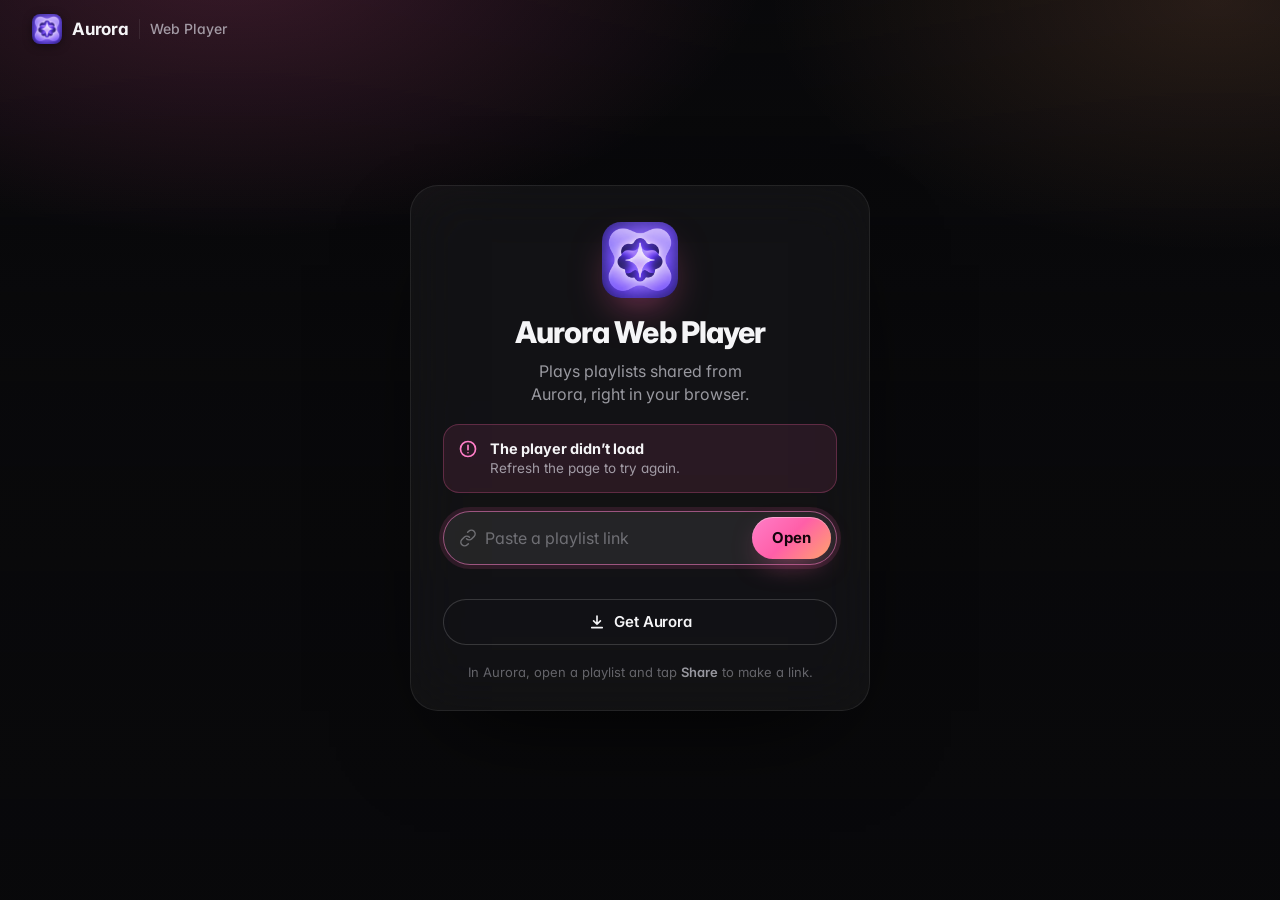
==== aurora/play/index.html @ 8408a329 "Publish Aurora site and sign-in callback" ====
<!doctype html>
<html lang="en">
<head>
  <meta charset="utf-8">
  <meta name="viewport" content="width=device-width, initial-scale=1, viewport-fit=cover">
  <title>Aurora Web Player</title>
  <meta name="description" content="Play playlists shared from Aurora right in your browser. No account, no download.">
  <meta name="theme-color" content="#09090b">
  <meta name="color-scheme" content="dark">
  <meta name="referrer" content="strict-origin-when-cross-origin">
  <meta property="og:type" content="website">
  <meta property="og:site_name" content="Aurora">
  <meta property="og:title" content="Aurora Web Player">
  <meta property="og:description" content="Someone shared a playlist with you. Listen in your browser, or add it to Aurora.">
  <meta property="og:image" content="https://banvariable.github.io/aurora/icon.png">
  <meta property="og:url" content="https://banvariable.github.io/aurora/play/">
  <meta name="twitter:card" content="summary">
  <meta name="twitter:title" content="Aurora Web Player">
  <meta name="twitter:description" content="Someone shared a playlist with you. Listen in your browser, or add it to Aurora.">
  <link rel="icon" href="../icon.png">
  <link rel="apple-touch-icon" href="../icon.png">
  <link rel="preconnect" href="https://fonts.googleapis.com">
  <link rel="preconnect" href="https://fonts.gstatic.com" crossorigin>
  <link rel="preconnect" href="https://www.youtube.com">
  <link rel="preconnect" href="https://i.ytimg.com">
  <link href="https://fonts.googleapis.com/css2?family=Inter:wght@400;500;600;700;800&display=swap" rel="stylesheet">
  <link rel="stylesheet" href="player.css">
  <script src="share-link.js" defer></script>
  <script src="player.js" defer></script>
</head>
<body class="is-booting">
  <!-- icons -->
  <svg width="0" height="0" style="position:absolute" aria-hidden="true" focusable="false">
    <symbol id="i-play" viewBox="0 0 24 24"><path fill="currentColor" d="M8 5.14v13.72a1 1 0 0 0 1.5.86l11-6.86a1 1 0 0 0 0-1.72l-11-6.86A1 1 0 0 0 8 5.14z"/></symbol>
    <symbol id="i-pause" viewBox="0 0 24 24"><rect fill="currentColor" x="6" y="5" width="4" height="14" rx="1.2"/><rect fill="currentColor" x="14" y="5" width="4" height="14" rx="1.2"/></symbol>
    <symbol id="i-prev" viewBox="0 0 24 24"><path fill="currentColor" d="M19 6.2v11.6a.8.8 0 0 1-1.25.66L9.5 12.66a.8.8 0 0 1 0-1.32l8.25-5.8A.8.8 0 0 1 19 6.2z"/><rect fill="currentColor" x="5" y="5" width="2.6" height="14" rx="1.1"/></symbol>
    <symbol id="i-next" viewBox="0 0 24 24"><path fill="currentColor" d="M5 6.2v11.6a.8.8 0 0 0 1.25.66l8.25-5.8a.8.8 0 0 0 0-1.32L6.25 5.54A.8.8 0 0 0 5 6.2z"/><rect fill="currentColor" x="16.4" y="5" width="2.6" height="14" rx="1.1"/></symbol>
    <symbol id="i-shuffle" viewBox="0 0 24 24"><g fill="none" stroke="currentColor" stroke-width="2" stroke-linecap="round" stroke-linejoin="round"><polyline points="16 3 21 3 21 8"/><line x1="4" y1="20" x2="21" y2="3"/><polyline points="21 16 21 21 16 21"/><line x1="15" y1="15" x2="21" y2="21"/><line x1="4" y1="4" x2="9" y2="9"/></g></symbol>
    <symbol id="i-plus" viewBox="0 0 24 24"><path fill="none" stroke="currentColor" stroke-width="2.2" stroke-linecap="round" d="M12 5v14M5 12h14"/></symbol>
    <symbol id="i-check" viewBox="0 0 24 24"><path fill="none" stroke="currentColor" stroke-width="2.4" stroke-linecap="round" stroke-linejoin="round" d="m5 12.5 4.5 4.5L19 7.5"/></symbol>
    <symbol id="i-out" viewBox="0 0 24 24"><g fill="none" stroke="currentColor" stroke-width="2" stroke-linecap="round" stroke-linejoin="round"><path d="M14 4h6v6"/><path d="M20 4 11 13"/><path d="M18 14v4a2 2 0 0 1-2 2H6a2 2 0 0 1-2-2V8a2 2 0 0 1 2-2h4"/></g></symbol>
    <symbol id="i-note" viewBox="0 0 24 24"><g fill="none" stroke="currentColor" stroke-width="1.8" stroke-linecap="round" stroke-linejoin="round"><path d="M9 18V5l11-2v13"/><circle cx="6" cy="18" r="3"/><circle cx="17" cy="16" r="3"/></g></symbol>
    <symbol id="i-vol" viewBox="0 0 24 24"><path fill="currentColor" d="M4 9.5h3.2L11.4 6a.6.6 0 0 1 1 .46v11.08a.6.6 0 0 1-1 .46L7.2 14.5H4a1 1 0 0 1-1-1v-3a1 1 0 0 1 1-1z"/><g class="vol-waves" fill="none" stroke="currentColor" stroke-width="1.9" stroke-linecap="round"><path class="w1" d="M15.5 9.2a4 4 0 0 1 0 5.6"/><path class="w2" d="M18.2 6.6a7.6 7.6 0 0 1 0 10.8"/></g></symbol>
    <symbol id="i-mute" viewBox="0 0 24 24"><path fill="currentColor" d="M4 9.5h3.2L11.4 6a.6.6 0 0 1 1 .46v11.08a.6.6 0 0 1-1 .46L7.2 14.5H4a1 1 0 0 1-1-1v-3a1 1 0 0 1 1-1z"/><path fill="none" stroke="currentColor" stroke-width="1.9" stroke-linecap="round" d="m16 9.5 5 5m0-5-5 5"/></symbol>
    <symbol id="i-cloud" viewBox="0 0 24 24"><path fill="currentColor" d="M17.5 18H7a4 4 0 0 1-.6-7.95A5.5 5.5 0 0 1 17 9.1 4.5 4.5 0 1 1 17.5 18z"/></symbol>
    <symbol id="i-link" viewBox="0 0 24 24"><g fill="none" stroke="currentColor" stroke-width="2" stroke-linecap="round" stroke-linejoin="round"><path d="M10 13a5 5 0 0 0 7.07 0l3-3a5 5 0 0 0-7.07-7.07l-1.5 1.5"/><path d="M14 11a5 5 0 0 0-7.07 0l-3 3a5 5 0 0 0 7.07 7.07l1.5-1.5"/></g></symbol>
    <symbol id="i-down" viewBox="0 0 24 24"><path fill="none" stroke="currentColor" stroke-width="2.2" stroke-linecap="round" stroke-linejoin="round" d="M12 4v11m0 0-4.5-4.5M12 15l4.5-4.5M5 19.5h14"/></symbol>
    <symbol id="i-alert" viewBox="0 0 24 24"><g fill="none" stroke="currentColor" stroke-width="2" stroke-linecap="round"><circle cx="12" cy="12" r="9"/><path d="M12 7.5v5.5M12 16.5v.01"/></g></symbol>
  </svg>

  <div class="backdrop" aria-hidden="true">
    <div class="bd-layer" id="bd-a"></div>
    <div class="bd-layer" id="bd-b"></div>
    <div class="bd-glow"></div>
  </div>

  <header class="topbar">
    <a class="brand" href="../" aria-label="Aurora home">
      <img src="../icon.png" alt="" width="30" height="30">
      <span class="brand-name">Aurora</span>
      <span class="brand-sub">Web Player</span>
    </a>
    <a class="top-get" id="top-get" href="../#download">Get Aurora</a>
  </header>

  <!-- landing: no playlist in the link (or a broken one) -->
  <main class="landing" id="landing" hidden>
    <div class="land-card">
      <img class="land-icon" src="../icon.png" alt="" width="76" height="76">
      <h1 class="land-title">Aurora Web Player</h1>
      <p class="land-lead">Plays playlists shared from Aurora, right in your browser.</p>
      <div class="land-error" id="land-error" role="alert" hidden>
        <svg class="ico" aria-hidden="true"><use href="#i-alert"/></svg>
        <div><b id="land-error-title">That link didn't work</b><span id="land-error-text"></span></div>
      </div>
      <form class="paste" id="paste-form" autocomplete="off" novalidate>
        <label class="sr" for="paste-input">Playlist link</label>
        <span class="paste-ico" aria-hidden="true"><svg class="ico"><use href="#i-link"/></svg></span>
        <input id="paste-input" type="text" inputmode="url" placeholder="Paste a playlist link" spellcheck="false" autocapitalize="off" autocorrect="off" enterkeyhint="go">
        <button class="btn primary" type="submit">Open</button>
      </form>
      <p class="paste-hint" id="paste-hint" aria-live="polite"></p>
      <a class="btn ghost wide" href="../#download"><svg class="ico" aria-hidden="true"><use href="#i-down"/></svg>Get Aurora</a>
      <p class="land-foot">In Aurora, open a playlist and tap <b>Share</b> to make a link.</p>
    </div>
  </main>

  <!-- playlist -->
  <main class="view" id="view" hidden>
    <section class="hero" aria-labelledby="pl-name">
      <div class="cover" id="cover" aria-hidden="true"></div>
      <div class="hero-text">
        <p class="eyebrow">Shared playlist</p>
        <h1 class="pl-name" id="pl-name"></h1>
        <p class="pl-meta" id="pl-meta"></p>
        <div class="hero-actions">
          <button class="btn primary" id="btn-play-all" type="button"><svg class="ico" aria-hidden="true"><use href="#i-play"/></svg>Play</button>
          <button class="btn tonal" id="btn-shuffle-all" type="button"><svg class="ico" aria-hidden="true"><use href="#i-shuffle"/></svg>Shuffle</button>
          <a class="btn ghost" id="btn-add" href="../#download"><svg class="ico" aria-hidden="true"><use href="#i-plus"/></svg><span>Add to Aurora</span></a>
        </div>
        <p class="add-note" id="add-note" role="status" hidden></p>
      </div>
    </section>

    <aside class="np" id="np" aria-label="Now playing">
      <div class="np-stage" id="np-stage">
        <div class="np-yt" id="np-yt"><div id="yt-host"></div></div>
        <div class="np-sc" id="np-sc"></div>
        <div class="np-ph" id="np-ph">
          <div class="np-ph-art" id="np-ph-art"></div>
          <p class="np-ph-text" id="np-ph-text">Loading the player…</p>
          <button class="btn tonal small" id="np-retry" type="button" hidden>Try again</button>
        </div>
      </div>
      <p class="np-hint" id="np-hint" hidden>Tap the video to start playing.</p>
      <div class="np-info">
        <p class="np-kicker" id="np-kicker">Up first</p>
        <h2 class="np-title" id="np-title"></h2>
        <p class="np-artist" id="np-artist"></p>
        <a class="np-src" id="np-src" href="#" target="_blank" rel="noopener noreferrer" hidden><svg class="ico" aria-hidden="true"><use href="#i-out"/></svg><span id="np-src-text">Open on YouTube</span></a>
      </div>
      <div class="np-next" id="np-next-wrap" hidden>
        <p class="np-next-h">Up next</p>
        <ol class="np-next-list" id="np-next"></ol>
      </div>
    </aside>

    <section class="list" aria-label="Songs">
      <ol class="songs" id="songs"></ol>
      <p class="fine">Songs play through the official YouTube and SoundCloud players. Aurora isn't affiliated with either.</p>
    </section>
  </main>

  <!-- player bar -->
  <div class="bar" id="bar" role="region" aria-label="Player" hidden>
    <div class="bar-np">
      <div class="bar-art" id="bar-art"></div>
      <div class="bar-text">
        <b class="bar-title" id="bar-title"></b>
        <span class="bar-artist" id="bar-artist"></span>
      </div>
    </div>
    <div class="bar-center">
      <div class="ctrls">
        <button class="ic toggle" id="b-shuffle" type="button" aria-pressed="false" aria-label="Shuffle" title="Shuffle"><svg aria-hidden="true"><use href="#i-shuffle"/></svg></button>
        <button class="ic" id="b-prev" type="button" aria-label="Previous" title="Previous"><svg aria-hidden="true"><use href="#i-prev"/></svg></button>
        <button class="ic play" id="b-play" type="button" aria-label="Play" title="Play (Space)">
          <svg class="i-play" aria-hidden="true"><use href="#i-play"/></svg>
          <svg class="i-pause" aria-hidden="true"><use href="#i-pause"/></svg>
          <span class="spin" aria-hidden="true"></span>
        </button>
        <button class="ic" id="b-next" type="button" aria-label="Next" title="Next"><svg aria-hidden="true"><use href="#i-next"/></svg></button>
        <button class="ic toggle" id="b-repeat" type="button" aria-label="Repeat" title="Repeat">
          <svg viewBox="0 0 24 24" aria-hidden="true" fill="none" stroke="currentColor" stroke-width="2" stroke-linecap="round" stroke-linejoin="round"><polyline points="17 1 21 5 17 9"/><path d="M3 11V9a4 4 0 0 1 4-4h14"/><polyline points="7 23 3 19 7 15"/><path d="M21 13v2a4 4 0 0 1-4 4H3"/><polyline class="repeat-one-mark" points="10.5 10.5 12.5 9 12.5 15"/></svg>
        </button>
      </div>
      <div class="scrub">
        <span class="time" id="t-cur">0:00</span>
        <input class="range seek" id="seek" type="range" min="0" max="1000" step="1" value="0" aria-label="Seek" aria-valuetext="0:00">
        <span class="time" id="t-dur">0:00</span>
      </div>
    </div>
    <div class="bar-right">
      <button class="ic" id="b-mute" type="button" aria-label="Mute" title="Mute">
        <svg class="i-vol" aria-hidden="true"><use href="#i-vol"/></svg>
        <svg class="i-mute" aria-hidden="true"><use href="#i-mute"/></svg>
      </button>
      <input class="range vol" id="vol" type="range" min="0" max="100" step="1" value="100" aria-label="Volume">
    </div>
  </div>

  <div class="toast" id="toast" role="status" aria-live="polite" hidden></div>
</body>
</html>
---- aurora/play/player.css ----
/* Aurora Web Player: plays playlists shared from Aurora. Dark only, like the app's now-playing screen. */
:root {
  --bg: #09090b;
  --card: rgba(255, 255, 255, 0.045);
  --card-solid: #17171b;
  --raise: rgba(255, 255, 255, 0.08);
  --hover: rgba(255, 255, 255, 0.065);
  --press: rgba(255, 255, 255, 0.1);
  --line: rgba(255, 255, 255, 0.08);
  --ink: #f5f5f7;
  --dim: rgba(235, 235, 245, 0.62);
  --faint: rgba(235, 235, 245, 0.38);
  --pink: #ff5fa8;
  --pink-soft: #ff7ec8;
  --peach: #ffa36c;
  --grad: linear-gradient(135deg, #ff7ec8 0%, #ff5fa8 48%, #ffa36c 100%);
  --grad-ink: #14040c;
  --font: 'Inter', -apple-system, BlinkMacSystemFont, 'SF Pro Text', 'Segoe UI', system-ui, sans-serif;
  --r: 22px;
  --ease: cubic-bezier(.2, .8, .2, 1);
  --bar-h: 88px;
  --side: 32px;
  color-scheme: dark;
}

* { box-sizing: border-box; margin: 0; padding: 0; }
[hidden] { display: none !important; }
html { -webkit-text-size-adjust: 100%; text-size-adjust: 100%; }
body { min-height: 100vh; min-height: 100dvh; background: var(--bg); color: var(--ink); font: 15px/1.45 var(--font); font-feature-settings: 'cv11', 'ss01'; -webkit-font-smoothing: antialiased; -moz-osx-font-smoothing: grayscale; overflow-x: hidden; -webkit-tap-highlight-color: transparent; }
a { color: inherit; }
button { font: inherit; color: inherit; background: none; border: 0; cursor: pointer; }
img { display: block; }
.sr { position: absolute; width: 1px; height: 1px; overflow: hidden; clip: rect(0 0 0 0); white-space: nowrap; }
:focus-visible { outline: 2px solid var(--pink-soft); outline-offset: 2px; }
.ico { width: 20px; height: 20px; flex: none; }
body.is-booting .topbar { opacity: 0; }

/* ---------- blurred artwork behind everything ---------- */
.backdrop { position: fixed; inset: 0; z-index: -1; overflow: hidden; pointer-events: none; }
.bd-layer { position: absolute; inset: -20%; background: center / cover no-repeat; filter: blur(80px) saturate(1.6); opacity: 0; transform: scale(1.05); transition: opacity 1.4s ease; will-change: opacity; }
.bd-layer.on { opacity: 0.42; }
.bd-glow { position: absolute; inset: 0;
  background:
    radial-gradient(60% 45% at 18% -5%, rgba(255, 95, 168, 0.20), transparent 70%),
    radial-gradient(50% 40% at 95% 0%, rgba(255, 163, 108, 0.13), transparent 70%),
    linear-gradient(180deg, rgba(9, 9, 11, 0.15) 0%, rgba(9, 9, 11, 0.7) 45%, rgba(9, 9, 11, 0.94) 100%); }

/* ---------- top bar ---------- */
.topbar { display: flex; align-items: center; justify-content: space-between; gap: 16px; max-width: 1340px; margin: 0 auto; padding: max(14px, env(safe-area-inset-top)) var(--side) 10px; transition: opacity .3s; }
.brand { display: inline-flex; align-items: center; gap: 10px; text-decoration: none; border-radius: 12px; }
.brand img { width: 30px; height: 30px; border-radius: 8px; box-shadow: 0 2px 10px rgba(0, 0, 0, 0.4); }
.brand-name { font-weight: 700; font-size: 17px; letter-spacing: -0.01em; }
.brand-sub { font-size: 14px; color: var(--dim); font-weight: 500; padding-left: 10px; border-left: 1px solid var(--line); }
.top-get { font-size: 13.5px; font-weight: 600; text-decoration: none; padding: 7px 14px; border-radius: 99px; background: var(--raise); transition: background .2s, transform .15s var(--ease); }
.top-get:hover { background: rgba(255, 255, 255, 0.13); }
.top-get:active { transform: scale(0.96); }
body.on-landing .top-get { display: none; }

/* ---------- buttons ---------- */
.btn { position: relative; display: inline-flex; align-items: center; justify-content: center; gap: 8px; height: 46px; padding: 0 22px; border-radius: 99px; font-weight: 600; font-size: 15px; letter-spacing: -0.005em; text-decoration: none; white-space: nowrap; user-select: none; -webkit-user-select: none; transition: transform .18s var(--ease), background-color .2s, box-shadow .25s, filter .2s, opacity .2s; }
.btn .ico { width: 18px; height: 18px; }
.btn:active { transform: scale(0.96); }
.btn.primary { background: var(--grad); color: var(--grad-ink); font-weight: 700; box-shadow: 0 10px 30px -12px rgba(255, 95, 168, 0.75), inset 0 1px 0 rgba(255, 255, 255, 0.35); }
.btn.primary:hover { filter: brightness(1.06) saturate(1.05); box-shadow: 0 14px 36px -12px rgba(255, 95, 168, 0.9), inset 0 1px 0 rgba(255, 255, 255, 0.35); }
.btn.tonal { background: var(--raise); color: var(--ink); }
.btn.tonal:hover { background: rgba(255, 255, 255, 0.13); }
.btn.ghost { color: var(--ink); box-shadow: inset 0 0 0 1px rgba(255, 255, 255, 0.16); }
.btn.ghost:hover { background: var(--hover); box-shadow: inset 0 0 0 1px rgba(255, 255, 255, 0.24); }
.btn.small { height: 36px; padding: 0 16px; font-size: 14px; }
.btn.wide { width: 100%; }
.btn.done .ico { color: #6ee7a8; }

/* ---------- landing ---------- */
.landing { min-height: calc(100vh - 64px); min-height: calc(100dvh - 64px); display: grid; grid-template-columns: minmax(0, 1fr); place-items: center; padding: 16px 16px 64px; }
.land-card { width: 100%; max-width: 460px; padding: 36px 32px 28px; border-radius: 28px; background: rgba(255, 255, 255, 0.04); border: 1px solid var(--line); box-shadow: 0 40px 100px -40px rgba(0, 0, 0, 0.9); -webkit-backdrop-filter: blur(30px) saturate(1.3); backdrop-filter: blur(30px) saturate(1.3); text-align: center; animation: rise .5s var(--ease) both; }
.land-icon { width: 76px; height: 76px; margin: 0 auto 18px; border-radius: 19px; box-shadow: 0 18px 40px -14px rgba(255, 95, 168, 0.55); }
.land-title { font-size: 30px; line-height: 1.12; font-weight: 800; letter-spacing: -0.03em; }
.land-lead { text-wrap: balance; margin: 10px auto 24px; color: var(--dim); font-size: 16px; max-width: 330px; }
.land-error { display: flex; gap: 12px; align-items: flex-start; text-align: left; margin: -6px 0 18px; padding: 13px 14px; border-radius: 16px; background: rgba(255, 95, 168, 0.1); border: 1px solid rgba(255, 95, 168, 0.25); }
.land-error .ico { color: var(--pink-soft); margin-top: 1px; }
.land-error b { display: block; font-size: 14.5px; }
.land-error span { display: block; font-size: 13.5px; color: var(--dim); }
.paste { position: relative; display: flex; gap: 8px; padding: 5px; border-radius: 99px; background: rgba(255, 255, 255, 0.06); border: 1px solid rgba(255, 255, 255, 0.1); transition: border-color .2s, background .2s, box-shadow .2s; }
.paste:focus-within { border-color: rgba(255, 126, 200, 0.55); background: rgba(255, 255, 255, 0.08); box-shadow: 0 0 0 4px rgba(255, 95, 168, 0.12); }
.paste-ico { display: grid; place-items: center; padding-left: 10px; color: var(--faint); }
.paste-ico .ico { width: 18px; height: 18px; }
.paste input { flex: 1 1 0; width: 100%; min-width: 0; height: 42px; border: 0; outline: 0; background: none; color: var(--ink); font: inherit; font-size: 16px; }
.paste input::placeholder { color: var(--faint); }
.paste .btn { height: 42px; padding: 0 20px; }
.paste-hint { min-height: 20px; margin: 8px 0 6px; font-size: 13px; color: var(--pink-soft); }
.land-foot { text-wrap: balance; margin-top: 18px; font-size: 13px; color: var(--faint); }
.land-foot b { color: var(--dim); font-weight: 600; }

/* ---------- playlist view ---------- */
.view { max-width: 1340px; margin: 0 auto; padding: 18px var(--side) calc(var(--bar-h) + 40px); display: grid; grid-template-columns: minmax(0, 1fr) clamp(340px, 30vw, 420px); grid-template-areas: "hero np" "list np"; column-gap: 40px; align-items: start; }
.hero { grid-area: hero; display: flex; align-items: flex-end; gap: 28px; padding: 6px 0 26px; animation: rise .5s var(--ease) both; }
@keyframes rise { from { opacity: 0; transform: translateY(10px); } }

.cover { position: relative; flex: none; width: 232px; aspect-ratio: 1; border-radius: 16px; overflow: hidden; background: linear-gradient(135deg, #2a1a24, #1a1420); box-shadow: 0 30px 60px -24px rgba(0, 0, 0, 0.85), 0 0 0 1px rgba(255, 255, 255, 0.06); display: grid; }
.cover.grid4 { grid-template-columns: 1fr 1fr; grid-template-rows: 1fr 1fr; }
.tile { position: relative; overflow: hidden; background: #1c1c20; }
.tile img, .crop img { position: absolute; inset: 0; width: 100%; height: 100%; object-fit: cover; transform: scale(1.34); opacity: 0; transition: opacity .5s ease; }
.tile img.ok, .crop img.ok { opacity: 1; }
.cover-blank { display: grid; place-items: center; background: var(--grad); color: rgba(20, 4, 12, 0.7); }
.cover-blank .ico { width: 34%; height: 34%; }

.hero-text { min-width: 0; padding-bottom: 2px; }
.eyebrow { font-size: 12px; font-weight: 700; letter-spacing: 0.08em; text-transform: uppercase; color: var(--dim); }
.pl-name { margin: 6px 0 6px; font-size: clamp(32px, 3.6vw, 54px); line-height: 1.04; font-weight: 800; letter-spacing: -0.035em; overflow-wrap: anywhere; display: -webkit-box; -webkit-line-clamp: 3; -webkit-box-orient: vertical; overflow: hidden; }
.pl-meta { color: var(--dim); font-size: 15px; font-variant-numeric: tabular-nums; }
.hero-actions { display: flex; flex-wrap: wrap; gap: 10px; margin-top: 20px; }
.hero-actions .btn { min-width: 120px; }
.add-note { display: flex; align-items: center; gap: 8px; margin-top: 12px; font-size: 13.5px; color: var(--ink); animation: rise .3s var(--ease) both; }
.add-note .ico { width: 16px; height: 16px; color: #6ee7a8; }
.add-note a { color: var(--pink-soft); font-weight: 600; text-underline-offset: 3px; }
.add-note input { flex: 1; min-width: 0; height: 32px; padding: 0 10px; border-radius: 10px; border: 1px solid var(--line); background: rgba(255, 255, 255, 0.06); color: var(--ink); font: inherit; font-size: 12.5px; }

/* ---------- song list ---------- */
.list { grid-area: list; min-width: 0; animation: rise .55s .05s var(--ease) both; }
.songs { list-style: none; display: flex; flex-direction: column; gap: 2px; margin: 0 -10px; }
.song { position: relative; width: 100%; display: grid; grid-template-columns: 28px 46px minmax(0, 1fr) auto; align-items: center; gap: 14px; padding: 8px 12px 8px 10px; border-radius: 14px; text-align: left; text-decoration: none; transition: background-color .15s, transform .15s var(--ease); }
.song:hover { background: var(--hover); }
.song:active { background: var(--press); transform: scale(0.995); }
.idx { position: relative; height: 20px; text-align: center; color: var(--faint); font-size: 14px; font-weight: 500; font-variant-numeric: tabular-nums; }
.song:hover .idx .n { opacity: 0; }
.idx .hov { position: absolute; inset: 0; display: grid; place-items: center; opacity: 0; color: var(--ink); }
.idx .hov .ico { width: 16px; height: 16px; }
.song:hover .idx .hov { opacity: 1; }
.thumb { position: relative; width: 46px; height: 46px; border-radius: 9px; overflow: hidden; background: #1f1f24; box-shadow: 0 0 0 1px rgba(255, 255, 255, 0.05); }
.thumb img, .bar-art img { position: absolute; inset: 0; width: 100%; height: 100%; object-fit: cover; opacity: 0; transition: opacity .4s ease; }
.thumb img.ok, .bar-art img.ok { opacity: 1; }
.thumb.sc { display: grid; place-items: center; background: linear-gradient(135deg, #ff8a3d, #ff5500); color: rgba(255, 255, 255, 0.92); }
.thumb.web { display: grid; place-items: center; background: #26262c; color: var(--dim); }
.thumb.sc .ico, .thumb.web .ico { width: 22px; height: 22px; }
.txt { min-width: 0; display: flex; flex-direction: column; gap: 1px; }
.t { font-size: 15px; font-weight: 500; color: var(--ink); white-space: nowrap; overflow: hidden; text-overflow: ellipsis; }
.a { display: flex; align-items: center; gap: 6px; min-width: 0; font-size: 13.5px; color: var(--dim); }
.a .an { white-space: nowrap; overflow: hidden; text-overflow: ellipsis; }
.badge { flex: none; font-size: 10.5px; font-weight: 700; letter-spacing: 0.04em; text-transform: uppercase; padding: 1px 6px; border-radius: 5px; background: rgba(255, 255, 255, 0.08); color: var(--dim); }
.badge.sc { background: rgba(255, 85, 0, 0.16); color: #ff9a5c; }
.dur { font-size: 13.5px; color: var(--dim); font-variant-numeric: tabular-nums; white-space: nowrap; }
.dur .ico { width: 16px; height: 16px; vertical-align: -3px; margin-left: 4px; }

/* the playing row */
.song.cur { background: rgba(255, 95, 168, 0.09); }
.song.cur:hover { background: rgba(255, 95, 168, 0.13); }
.song.cur .t { color: var(--pink-soft); font-weight: 600; }
.song.cur .idx .n, .song.cur:hover .idx .n, .song.cur .idx .hov { opacity: 0; }
.eq { position: absolute; inset: 0; display: none; align-items: flex-end; justify-content: center; gap: 2px; padding: 3px 0 4px; }
.song.cur .idx .eq { display: flex; }
.eq i { width: 3px; height: 100%; border-radius: 2px; background: var(--pink-soft); transform-origin: bottom; animation: eq 0.9s ease-in-out infinite alternate; animation-play-state: paused; transform: scaleY(0.35); }
.eq i:nth-child(2) { animation-duration: 0.7s; animation-delay: -0.4s; transform: scaleY(0.75); }
.eq i:nth-child(3) { animation-duration: 1.05s; animation-delay: -0.2s; transform: scaleY(0.5); }
body.is-playing .eq i { animation-play-state: running; }
@keyframes eq { 0% { transform: scaleY(0.2); } 100% { transform: scaleY(1); } }
.thumb .eq { background: rgba(0, 0, 0, 0.45); padding: 12px 13px; gap: 3px; }
.song.cur .thumb .eq { display: none; }

/* unavailable */
.song.bad { cursor: default; }
.song.bad .thumb, .song.bad .txt { opacity: 0.42; }
.song.bad .dur { color: var(--faint); font-size: 12.5px; }
.song.bad:not(.yt-only):hover { background: none; }
.song.bad .idx .hov { display: none; }
.song.bad:hover .idx .n { opacity: 1; }
.song.yt-only { cursor: pointer; }
.song.yt-only .dur { color: var(--dim); }
.song.yt-only:hover .dur { color: var(--ink); }
.song.ext .dur { color: var(--dim); font-size: 12.5px; }
.song.ext:hover .dur { color: var(--ink); }

.fine { margin: 26px 2px 0; font-size: 12px; color: var(--faint); }

/* ---------- now playing card (the YouTube player lives here and always stays visible) ---------- */
.np { grid-area: np; position: sticky; top: 18px; display: flex; flex-direction: column; padding: 12px; border-radius: var(--r); background: rgba(22, 22, 26, 0.55); border: 1px solid var(--line); box-shadow: 0 40px 80px -40px rgba(0, 0, 0, 0.85); -webkit-backdrop-filter: blur(30px) saturate(1.4); backdrop-filter: blur(30px) saturate(1.4); animation: rise .5s .08s var(--ease) both; }
.np-stage { position: relative; width: 100%; aspect-ratio: 16 / 9; min-height: 200px; border-radius: 14px; overflow: hidden; background: #000; isolation: isolate; }
.np-yt, .np-sc, .np-ph { position: absolute; inset: 0; }
.np-yt iframe, .np-sc iframe { display: block; width: 100%; height: 100%; border: 0; }
.np-stage .off { visibility: hidden; }
.np-ph { z-index: 2; display: flex; flex-direction: column; align-items: center; justify-content: center; gap: 12px; padding: 16px; text-align: center; background: #101013; overflow: hidden; }
.np-ph-art { position: absolute; inset: -10%; background: center / cover no-repeat; filter: blur(24px) brightness(0.5) saturate(1.3); transform: scale(1.1); }
.np-ph-text { position: relative; max-width: 300px; font-size: 14px; color: rgba(255, 255, 255, 0.85); }
.np-ph .btn { position: relative; }
.np-ph.loading .np-ph-text::before { content: ''; display: block; width: 26px; height: 26px; margin: 0 auto 12px; border-radius: 50%; border: 2.5px solid rgba(255, 255, 255, 0.2); border-top-color: #fff; animation: spin 0.8s linear infinite; }
.np-hint { margin: 10px 4px 0; padding: 9px 12px; border-radius: 12px; background: rgba(255, 95, 168, 0.12); color: var(--ink); font-size: 13.5px; text-align: center; animation: rise .3s var(--ease) both; }
.np-info { padding: 14px 6px 4px; min-width: 0; }
.np-kicker { display: flex; align-items: center; gap: 7px; font-size: 11.5px; font-weight: 700; letter-spacing: 0.08em; text-transform: uppercase; color: var(--dim); }
body.is-playing .np-kicker { color: var(--pink-soft); }
.np-title { margin-top: 5px; font-size: 19px; line-height: 1.25; font-weight: 700; letter-spacing: -0.02em; overflow-wrap: anywhere; display: -webkit-box; -webkit-line-clamp: 2; -webkit-box-orient: vertical; overflow: hidden; }
.np-artist { margin-top: 2px; font-size: 15px; color: var(--dim); white-space: nowrap; overflow: hidden; text-overflow: ellipsis; }
.np-src { display: inline-flex; align-items: center; gap: 6px; margin-top: 10px; font-size: 13px; font-weight: 500; color: var(--faint); text-decoration: none; border-radius: 6px; transition: color .15s; }
.np-src .ico { width: 15px; height: 15px; }
.np-src:hover { color: var(--ink); }
.np-next { margin: 12px 0 0; padding: 12px 0 0; border-top: 1px solid var(--line); }
.np-next-h { padding: 0 6px 6px; font-size: 13px; font-weight: 600; color: var(--dim); }
.np-next-list { list-style: none; display: flex; flex-direction: column; }
.np-next-list .song { grid-template-columns: 40px minmax(0, 1fr) auto; gap: 12px; padding: 6px; border-radius: 12px; }
.np-next-list .thumb { width: 40px; height: 40px; border-radius: 8px; }
.np-next-list .t { font-size: 14px; }
.np-next-list .a { font-size: 12.5px; }
.np-next-list .dur { font-size: 12.5px; }

/* ---------- player bar ---------- */
.bar { position: fixed; z-index: 40; left: 12px; right: 12px; bottom: calc(12px + env(safe-area-inset-bottom)); max-width: 1316px; margin: 0 auto; height: 76px; display: grid; grid-template-columns: minmax(0, 1fr) minmax(0, 600px) minmax(0, 1fr); align-items: center; gap: 20px; padding: 0 18px 0 12px; border-radius: 20px; background: rgba(28, 28, 33, 0.93); border: 1px solid rgba(255, 255, 255, 0.09); box-shadow: 0 20px 50px -10px rgba(0, 0, 0, 0.7); -webkit-backdrop-filter: blur(28px) saturate(1.7); backdrop-filter: blur(28px) saturate(1.7); animation: barIn .5s .1s var(--ease) both; }
@keyframes barIn { from { opacity: 0; transform: translateY(16px); } }
.bar-np { display: flex; align-items: center; gap: 12px; min-width: 0; }
.bar-art { position: relative; flex: none; width: 52px; height: 52px; border-radius: 10px; overflow: hidden; background: #26262c; box-shadow: 0 4px 14px rgba(0, 0, 0, 0.4); }
.bar-art.sc { display: grid; place-items: center; background: linear-gradient(135deg, #ff8a3d, #ff5500); color: #fff; }
.bar-art .ico { width: 24px; height: 24px; }
.bar-text { min-width: 0; display: flex; flex-direction: column; }
.bar-title { font-size: 14.5px; font-weight: 600; white-space: nowrap; overflow: hidden; text-overflow: ellipsis; }
.bar-artist { font-size: 13px; color: var(--dim); white-space: nowrap; overflow: hidden; text-overflow: ellipsis; }
.bar-center { display: flex; flex-direction: column; align-items: center; gap: 2px; min-width: 0; }
.ctrls { display: flex; align-items: center; gap: 14px; }
.ic { position: relative; width: 36px; height: 36px; display: grid; place-items: center; border-radius: 50%; color: rgba(255, 255, 255, 0.86); transition: color .15s, background-color .15s, transform .15s var(--ease), opacity .2s; }
.ic svg { width: 20px; height: 20px; }
.ic:hover { color: #fff; background: var(--hover); }
.ic:active { transform: scale(0.9); }
.ic:disabled { opacity: 0.35; pointer-events: none; }
.ic.toggle { color: var(--dim); }
.ic.toggle svg { width: 18px; height: 18px; }
.ic.toggle.on { color: var(--pink-soft); }
.ic.toggle.on::after { content: ''; position: absolute; bottom: 1px; left: 50%; width: 4px; height: 4px; margin-left: -2px; border-radius: 50%; background: currentColor; }
#b-repeat:not(.one) .repeat-one-mark { display: none; }
.ic.play { width: 42px; height: 42px; background: #fff; color: #0b0b0e; box-shadow: 0 6px 18px -6px rgba(0, 0, 0, 0.6); }
.ic.play:hover { background: #fff; transform: scale(1.06); }
.ic.play:active { transform: scale(0.94); }
.ic.play svg { width: 20px; height: 20px; }
.ic.play .i-play { margin-left: 2px; }
.ic.play .i-pause, body.is-playing .ic.play .i-play { display: none; }
body.is-playing .ic.play .i-pause { display: block; }
.spin { position: absolute; inset: -3px; border-radius: 50%; border: 2px solid transparent; border-top-color: var(--pink-soft); border-right-color: var(--pink-soft); opacity: 0; transition: opacity .2s; animation: spin 0.9s linear infinite; pointer-events: none; }
body.is-buffering .spin { opacity: 1; }
@keyframes spin { to { transform: rotate(360deg); } }
.scrub { width: 100%; display: grid; grid-template-columns: 42px minmax(0, 1fr) 42px; align-items: center; gap: 10px; }
.time { font-size: 11.5px; color: var(--dim); font-variant-numeric: tabular-nums; }
.scrub .time:first-child { text-align: right; }
.bar-right { display: flex; align-items: center; justify-content: flex-end; gap: 6px; }
.bar-right .ic svg { width: 20px; height: 20px; }
.ic .i-mute, .ic.muted .i-vol { display: none; }
.ic.muted .i-mute { display: block; }
.ic.low .w2 { display: none; }
.vol { width: 110px; }
.no-vol .bar-right { visibility: hidden; }

/* sliders: a thin track with a fill and a thumb that shows on hover */
.range { --p: 0%; --fill: #fff; --track: rgba(255, 255, 255, 0.16); -webkit-appearance: none; appearance: none; height: 18px; margin: 0; background: transparent; cursor: pointer; touch-action: none; }
.range.seek { --fill-bg: var(--grad); width: 100%; }
.range:focus { outline: none; }
.range:focus-visible { outline: 2px solid var(--pink-soft); outline-offset: 2px; border-radius: 6px; }
.range::-webkit-slider-runnable-track { height: 4px; border-radius: 99px; background: linear-gradient(90deg, var(--fill), var(--fill)) 0 0 / var(--p) 100% no-repeat, var(--track); }
.range.seek::-webkit-slider-runnable-track { background: linear-gradient(90deg, #ff7ec8, #ff5fa8 55%, #ffa36c) 0 0 / var(--p) 100% no-repeat, var(--track); }
.range::-webkit-slider-thumb { -webkit-appearance: none; appearance: none; width: 13px; height: 13px; margin-top: -4.5px; border-radius: 50%; background: #fff; border: 0; box-shadow: 0 1px 5px rgba(0, 0, 0, 0.45); transform: scale(0); transition: transform .15s var(--ease); }
.range:hover::-webkit-slider-thumb, .range:active::-webkit-slider-thumb, .range:focus-visible::-webkit-slider-thumb { transform: scale(1); }
.range::-moz-range-track { height: 4px; border-radius: 99px; background: var(--track); }
.range::-moz-range-progress { height: 4px; border-radius: 99px; background: var(--fill); }
.range.seek::-moz-range-progress { background: linear-gradient(90deg, #ff7ec8, #ff5fa8 55%, #ffa36c); }
.range::-moz-range-thumb { width: 13px; height: 13px; border: 0; border-radius: 50%; background: #fff; box-shadow: 0 1px 5px rgba(0, 0, 0, 0.45); transform: scale(0); transition: transform .15s var(--ease); }
.range:hover::-moz-range-thumb, .range:active::-moz-range-thumb, .range:focus-visible::-moz-range-thumb { transform: scale(1); }
.range:disabled { cursor: default; opacity: 0.5; }

/* ---------- toast ---------- */
.toast { position: fixed; z-index: 60; left: 50%; bottom: calc(var(--bar-h) + 26px + env(safe-area-inset-bottom)); max-width: min(92vw, 460px); transform: translateX(-50%); padding: 11px 18px; border-radius: 16px; background: rgba(44, 44, 50, 0.94); border: 1px solid rgba(255, 255, 255, 0.1); box-shadow: 0 16px 40px -10px rgba(0, 0, 0, 0.7); -webkit-backdrop-filter: blur(20px); backdrop-filter: blur(20px); font-size: 14px; text-align: center; animation: toastIn .3s var(--ease) both; }
.toast.out { animation: toastOut .3s ease both; }
@keyframes toastIn { from { opacity: 0; transform: translate(-50%, 8px) scale(0.98); } }
@keyframes toastOut { to { opacity: 0; transform: translate(-50%, 6px); } }

/* ---------- tablets ---------- */
@media (max-width: 1023px) {
  :root { --side: 24px; }
  .view { grid-template-columns: minmax(0, 1fr); grid-template-areas: "hero" "np" "list"; }
  .np { position: relative; top: 0; margin-bottom: 22px; display: grid; grid-template-columns: minmax(0, 1.25fr) minmax(0, 1fr); column-gap: 16px; align-items: center; }
  .np-stage, .np-hint { grid-column: 1; }
  .np-hint { grid-row: 2; }
  .np-info { grid-column: 2; grid-row: 1; padding: 4px 6px; }
  .np-next { display: none; }
  .bar { grid-template-columns: minmax(0, 1fr) minmax(0, 1.3fr) minmax(0, 0.6fr); gap: 14px; }
  .vol { width: 80px; }
}

/* ---------- phones ---------- */
@media (max-width: 719px) {
  :root { --side: 16px; --bar-h: 112px; }
  .topbar { padding-top: max(12px, env(safe-area-inset-top)); padding-bottom: 4px; }
  .brand img { width: 28px; height: 28px; }
  .brand-name { font-size: 16px; }
  .brand-sub { font-size: 13px; padding-left: 9px; }
  .view { padding-top: 10px; }
  .hero { flex-direction: column; align-items: center; text-align: center; gap: 16px; padding: 2px 0 20px; }
  .cover { width: min(54vw, 212px); border-radius: 14px; }
  .hero-text { width: 100%; }
  .eyebrow { font-size: 11px; }
  .pl-name { font-size: 26px; letter-spacing: -0.025em; margin: 4px 0 4px; -webkit-line-clamp: 2; }
  .pl-meta { font-size: 14px; }
  .hero-actions { display: grid; grid-template-columns: 1fr 1fr; gap: 10px; margin-top: 16px; }
  .hero-actions .btn { min-width: 0; height: 48px; border-radius: 14px; }
  .hero-actions .btn.primary, .hero-actions .btn.tonal { background-clip: padding-box; }
  #btn-add { grid-column: 1 / -1; height: 44px; }
  .add-note { justify-content: center; text-align: left; }

  .np { display: flex; align-items: stretch; padding: 10px; border-radius: 20px; margin-bottom: 18px; }
  .np-info { padding: 12px 4px 2px; }
  .np-title { font-size: 17px; }
  .np-artist { font-size: 14px; }

  .songs { margin: 0 -8px; }
  .song { grid-template-columns: 48px minmax(0, 1fr) auto; gap: 12px; padding: 7px 8px; border-radius: 12px; }
  .song .idx { display: none; }
  .thumb { width: 48px; height: 48px; border-radius: 8px; }
  .song.cur .thumb .eq { display: flex; }
  .t { font-size: 15px; }

  .bar { left: 8px; right: 8px; bottom: calc(8px + env(safe-area-inset-bottom)); height: auto; grid-template-columns: 40px minmax(0, 1fr) 40px 46px 40px; grid-template-areas: "np np prev play next" "shuf scrub scrub scrub rep"; column-gap: 2px; row-gap: 2px; padding: 9px 8px 5px 9px; border-radius: 20px; }
  .bar-center, .ctrls { display: contents; }
  .bar-np { grid-area: np; gap: 10px; padding-right: 6px; }
  .bar-art { width: 44px; height: 44px; border-radius: 9px; }
  .bar-title { font-size: 14.5px; }
  .ic { justify-self: center; }
  #b-shuffle { grid-area: shuf; } #b-prev { grid-area: prev; } #b-play { grid-area: play; } #b-next { grid-area: next; } #b-repeat { grid-area: rep; }
  .ic.play { width: 44px; height: 44px; }
  .ic.play:hover { transform: none; }
  .scrub { grid-area: scrub; grid-template-columns: 34px minmax(0, 1fr) 34px; gap: 8px; }
  .scrub .time:first-child { text-align: right; }
  .range::-webkit-slider-thumb { transform: scale(0.8); }
  .range::-moz-range-thumb { transform: scale(0.8); }
  .bar-right { display: none; }

  .land-card { padding: 30px 20px 22px; border-radius: 24px; }
  .land-title { font-size: 26px; }
  .land-lead { font-size: 15px; }
  .paste .btn { padding: 0 16px; }
}

@media (hover: none) {
  .song:not(.cur):hover, .ic:not(.play):hover, .btn.ghost:hover { background: transparent; }
  .song.cur:hover { background: rgba(255, 95, 168, 0.09); }
  .song:hover .idx .n { opacity: 1; }
  .song:hover .idx .hov { opacity: 0; }
  .ic.play:hover { transform: none; }
  .btn.tonal:hover, .top-get:hover { background: var(--raise); }
  .btn.ghost:hover { box-shadow: inset 0 0 0 1px rgba(255, 255, 255, 0.16); }
  .btn.primary:hover { filter: none; }
}

@media (prefers-reduced-motion: reduce) {
  *, *::before, *::after { animation-duration: 0.01ms !important; animation-iteration-count: 1 !important; transition-duration: 0.01ms !important; }
  .eq i { animation: none !important; }
}
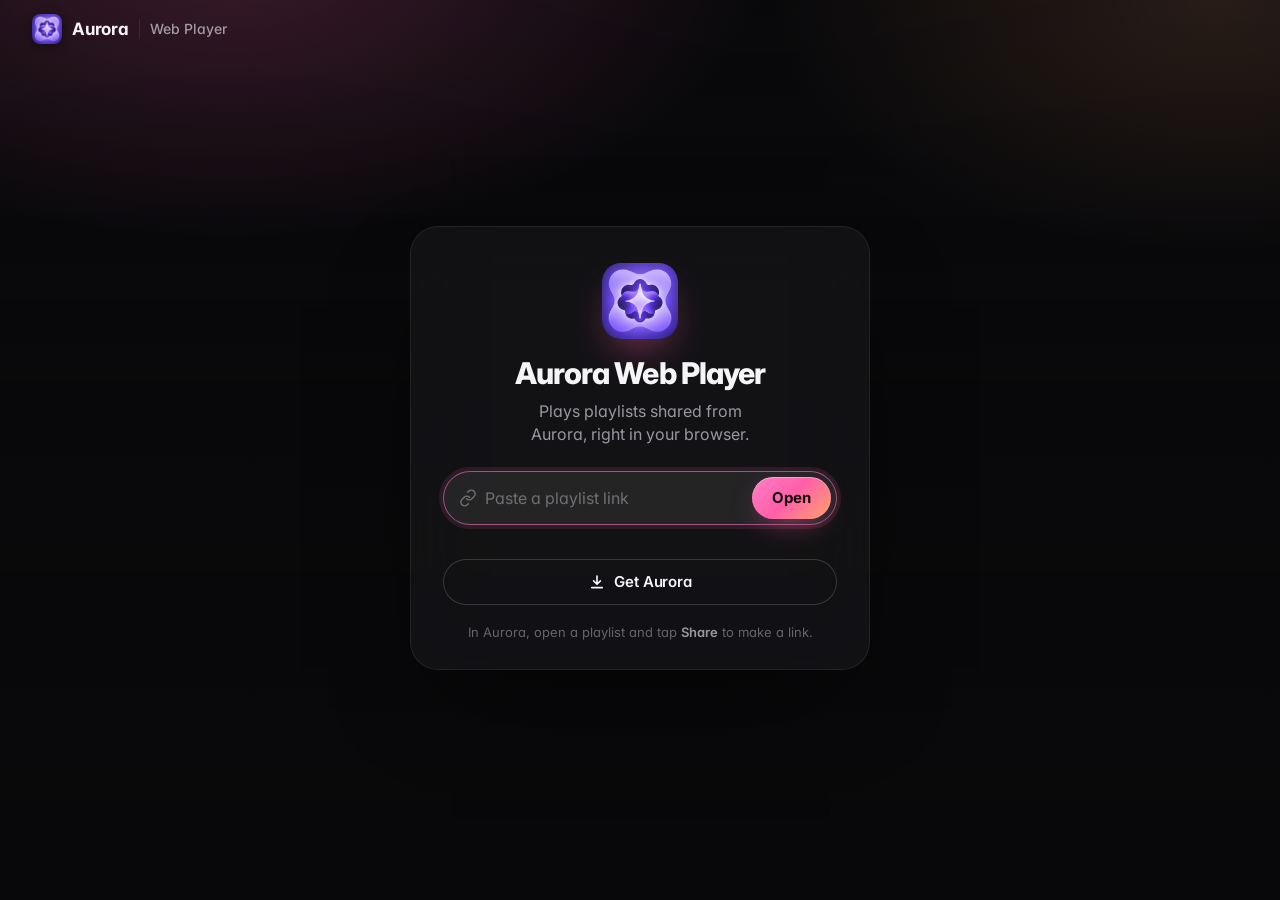
==== commit 0c41541f: "Add web player bundle script and fix site domain" ====
--- a/aurora/play/index.html
+++ b/aurora/play/index.html
@@ -12,7 +12,7 @@
   <meta property="og:site_name" content="Aurora">
   <meta property="og:title" content="Aurora Web Player">
   <meta property="og:description" content="Someone shared a playlist with you. Listen in your browser, or add it to Aurora.">
-  <meta property="og:image" content="https://banvariable.github.io/aurora/icon.png">
+  <meta property="og:image" content="https://bannedvariable.github.io/aurora/icon.png">
   <meta property="og:url" content="https://banvariable.github.io/aurora/play/">
   <meta name="twitter:card" content="summary">
   <meta name="twitter:title" content="Aurora Web Player">
